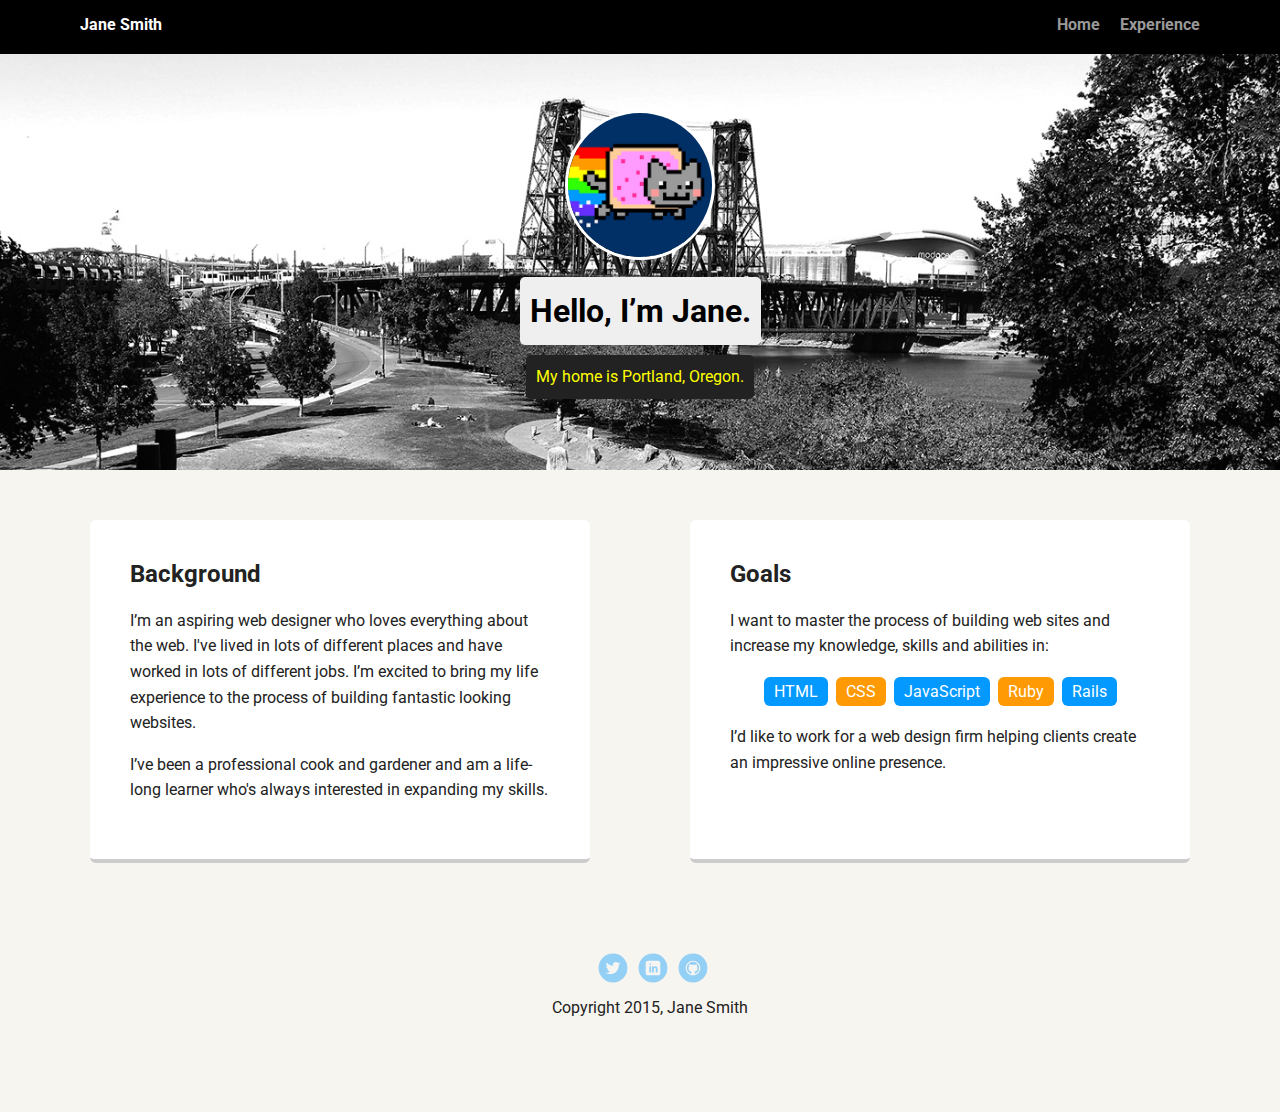
==== index.html @ 47f313b3 "Initial commit" ====
<!doctype html>
<html lang="en">
<head>
  <meta charset="utf-8">
  <title>Jane Smith's Profile</title>
  <meta name="viewport" content="width=device-width, initial-scale=1.0">
  <link rel="stylesheet" href="styles.css">
  <link href="https://fonts.googleapis.com/css?family=Muli%7CRoboto:400,300,500,700,900" rel="stylesheet"></head>
  <body>

    <div class="main-nav">
        <ul class="nav">
          <li class="name">Jane Smith</li>
          <li><a href="#">Home</a></li>
          <li><a href="#">Experience</a></li>
        </ul>
    </div>

    <header>
      <img src="images/me.png" alt="Drawing of Jane Smith" class="profile-image">
      <h1 class="tag name">Hello, I’m Jane.</h1>
      <p class="tag location">My home is Portland, Oregon.</p>
    </header>

    <main class="flex">
      <div class="card">
        <h2>Background</h2>
        <p>I’m an aspiring web designer who loves everything about the web. I've lived in lots of different places and have worked in lots of different jobs. I’m excited to bring my life experience to the process of building fantastic looking websites.</p>
        <p>I’ve been a professional cook and gardener and am a life-long learner who's always interested in expanding my skills.</p>
      </div> 

      <div class="card">
        <h2>Goals</h2>
        <p>I want to master the process of building web sites and increase my knowledge, skills and abilities in:</p>
        <ul class="skills">
          <li>HTML</li>
          <li>CSS</li>
          <li>JavaScript</li>
          <li>Ruby</li>
          <li>Rails</li>
        </ul>
        <p>I’d like to work for a web design firm helping clients create an impressive online presence.</p>
      </div> 

    </main>
    <footer>
      <ul>
        <li><a href="#" class="social twitter">Twitter</a></li>
        <li><a href="#" class="social linkedin">LinkedIn</a></li>
        <li><a href="#" class="social github">Github</a></li>
      </ul>
      <p class="copyright">Copyright 2015, Jane Smith</p>
    </footer>
  </body>
  </html>
---- styles.css ----
/* Global Layout Set-up */
* { 
  box-sizing: border-box;
}
  
body {
  margin: 0;
  padding: 0;
  text-align: center;
  font-family: 'Roboto', sans-serif;
  color: #222;
  background: #f7f5f0;
}
/* Link Styles */

a {
  text-decoration: none;
  color: #999;
}
a:hover {
  color: #6633ff;
}

/* Section Styles */

.main-nav {
  width: 100%;
  background: black;
  min-height: 30px;
  padding: 10px;
  position: fixed;
  text-align: center;
}
.nav {
  display: flex;
  justify-content: space-around;
  font-weight: 700;
  list-style-type: none;
  margin: 0 auto;
  padding: 0;
}

.nav .name {
    display: block;
    margin-right: auto;
    color: white;
}
.nav li {
  padding: 5px 10px 10px 10px;
}
.nav a {
  transition: all .5s;
}
.nav a:hover {
  color: white
}

header {
  text-align: center;
  background: url('images/portland.jpg') no-repeat top center ;
  background-size: cover;
  overflow: hidden;
  padding-top: 60px;
}
header {
  line-height: 1.5;
}
header .profile-image {
  margin-top: 50px;
  width: 150px;
  height: 150px;
  border-radius: 50%;
  border: 3px solid white;
  transition: all .5s;
}
header .profile-image:hover {
  transform: scale(1.2) rotate(5deg);
}
.tag {
  background-color: #efefef;
  color: black;
  padding: 10px;
  border-radius: 5px;
  display: table;
  margin: 10px auto;
} 
.location {
  background-color: #222;
  color: yellow;
}
.card {
  margin: 30px;
  padding: 20px 40px 40px;
  max-width: 500px;
  text-align: left;
  background: #fff;
  border-bottom: 4px solid #ccc;
  border-radius: 6px;
  transition: all .5s;
}
.card:hover {
  border-color: #ff99ff;
}

ul.skills {
  padding: 0;
  text-align: center;
}

.skills li {
  border-radius: 6px;
  display: inline-block;
  background: #ff9904;
  color: white;
  padding: 5px 10px;
  margin: 2px;
}

.skills li:nth-child(odd) {
  background: #0399ff;
}

footer {
  width: 100%;
  min-height: 30px;
  padding: 20px 0 40px 20px;
}

footer .copyright {
  top: -8px;
  font-size: .75em;
}

footer ul {
  list-style-type: none;
  margin: 0;
  padding: 0;
}

footer ul li {
  display: inline-block;
}

a.social {
  display: inline-block;
  text-indent: -9999px;
  margin-left: 5px;
  width: 30px;
  height: 30px;
  background-size: 30px 30px;
  opacity: .4;
  transition: all .5s;
}
a.twitter {
  background-image: url(images/twitter.svg);
}
a.linkedin {
  background-image: url(images/linkedin.svg);
}
a.github {
  background-image: url(images/github.svg);
}
a.social:hover {
  opacity: 1;
}
.clearfix {
  clear: both;
}

/* Styles for larger screens */
@media screen and (min-width: 720px) {
  
  .flex {
      display: -ms-flexbox;      /* TWEENER - IE 10 */
      display: flex; 
      max-width: 1200px;
      -ms-flex-pack: distribute;
      justify-content: space-around;
      margin: 0 auto;
  }

  header {
    min-height: 470px;
  }

  .nav {
    max-width: 1200px;
    padding: 0 30px;
  }


  main {
    padding-top: 20px;
  }

  main p {
    line-height: 1.6em;
  }

  footer {
    font-size: 1.3em;
    max-width: 1200px;
    margin: 40px auto;
  }

}
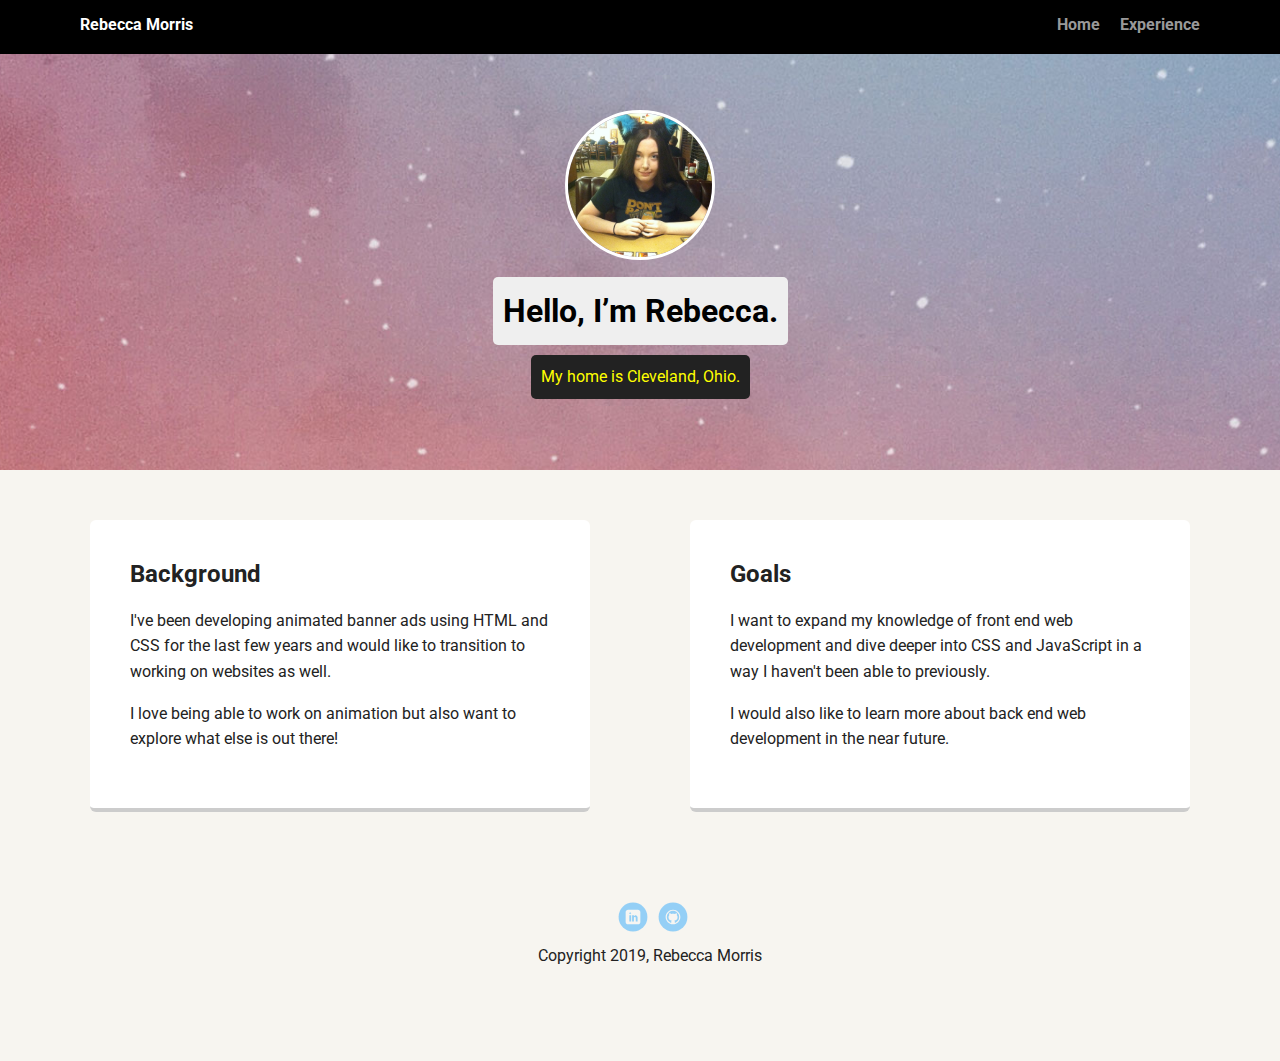
==== commit 89503cf3: "Personalize profile page" ====
--- a/index.html
+++ b/index.html
@@ -2,7 +2,7 @@
 <html lang="en">
 <head>
   <meta charset="utf-8">
-  <title>Jane Smith's Profile</title>
+  <title>Rebecca Morris's Profile</title>
   <meta name="viewport" content="width=device-width, initial-scale=1.0">
   <link rel="stylesheet" href="styles.css">
   <link href="https://fonts.googleapis.com/css?family=Muli%7CRoboto:400,300,500,700,900" rel="stylesheet"></head>
@@ -10,46 +10,38 @@
 
     <div class="main-nav">
         <ul class="nav">
-          <li class="name">Jane Smith</li>
+          <li class="name">Rebecca Morris</li>
           <li><a href="#">Home</a></li>
           <li><a href="#">Experience</a></li>
         </ul>
     </div>
 
     <header>
-      <img src="images/me.png" alt="Drawing of Jane Smith" class="profile-image">
-      <h1 class="tag name">Hello, I’m Jane.</h1>
-      <p class="tag location">My home is Portland, Oregon.</p>
+      <img src="images/profile-pic.jpg" alt="Rebecca Morris" class="profile-image">
+      <h1 class="tag name">Hello, I’m Rebecca.</h1>
+      <p class="tag location">My home is Cleveland, Ohio.</p>
     </header>
 
     <main class="flex">
       <div class="card">
         <h2>Background</h2>
-        <p>I’m an aspiring web designer who loves everything about the web. I've lived in lots of different places and have worked in lots of different jobs. I’m excited to bring my life experience to the process of building fantastic looking websites.</p>
-        <p>I’ve been a professional cook and gardener and am a life-long learner who's always interested in expanding my skills.</p>
-      </div> 
+        <p>I've been developing animated banner ads using HTML and CSS for the last few years and would like to transition to working on websites as well.</p>
+        <p>I love being able to work on animation but also want to explore what else is out there!</p>
+      </div>
 
       <div class="card">
         <h2>Goals</h2>
-        <p>I want to master the process of building web sites and increase my knowledge, skills and abilities in:</p>
-        <ul class="skills">
-          <li>HTML</li>
-          <li>CSS</li>
-          <li>JavaScript</li>
-          <li>Ruby</li>
-          <li>Rails</li>
-        </ul>
-        <p>I’d like to work for a web design firm helping clients create an impressive online presence.</p>
-      </div> 
+        <p>I want to expand my knowledge of front end web development and dive deeper into CSS and JavaScript in a way I haven't been able to previously.
+        <p>I would also like to learn more about back end web development in the near future.</p>
+      </div>
 
     </main>
     <footer>
       <ul>
-        <li><a href="#" class="social twitter">Twitter</a></li>
-        <li><a href="#" class="social linkedin">LinkedIn</a></li>
-        <li><a href="#" class="social github">Github</a></li>
+        <li><a href="https://www.linkedin.com/in/rebecca-morris/" class="social linkedin">LinkedIn</a></li>
+        <li><a href="https://github.com/RebeccaMorris" class="social github">Github</a></li>
       </ul>
-      <p class="copyright">Copyright 2015, Jane Smith</p>
+      <p class="copyright">Copyright 2019, Rebecca Morris</p>
     </footer>
   </body>
   </html>
--- a/styles.css
+++ b/styles.css
@@ -1,8 +1,8 @@
 /* Global Layout Set-up */
-* { 
+* {
   box-sizing: border-box;
 }
-  
+
 body {
   margin: 0;
   padding: 0;
@@ -57,7 +57,7 @@
 
 header {
   text-align: center;
-  background: url('images/portland.jpg') no-repeat top center ;
+  background: url('images/background.jpg') no-repeat top center ;
   background-size: cover;
   overflow: hidden;
   padding-top: 60px;
@@ -83,7 +83,7 @@
   border-radius: 5px;
   display: table;
   margin: 10px auto;
-} 
+}
 .location {
   background-color: #222;
   color: yellow;
@@ -169,10 +169,10 @@
 
 /* Styles for larger screens */
 @media screen and (min-width: 720px) {
-  
+
   .flex {
       display: -ms-flexbox;      /* TWEENER - IE 10 */
-      display: flex; 
+      display: flex;
       max-width: 1200px;
       -ms-flex-pack: distribute;
       justify-content: space-around;
@@ -204,4 +204,3 @@
   }
 
 }
-
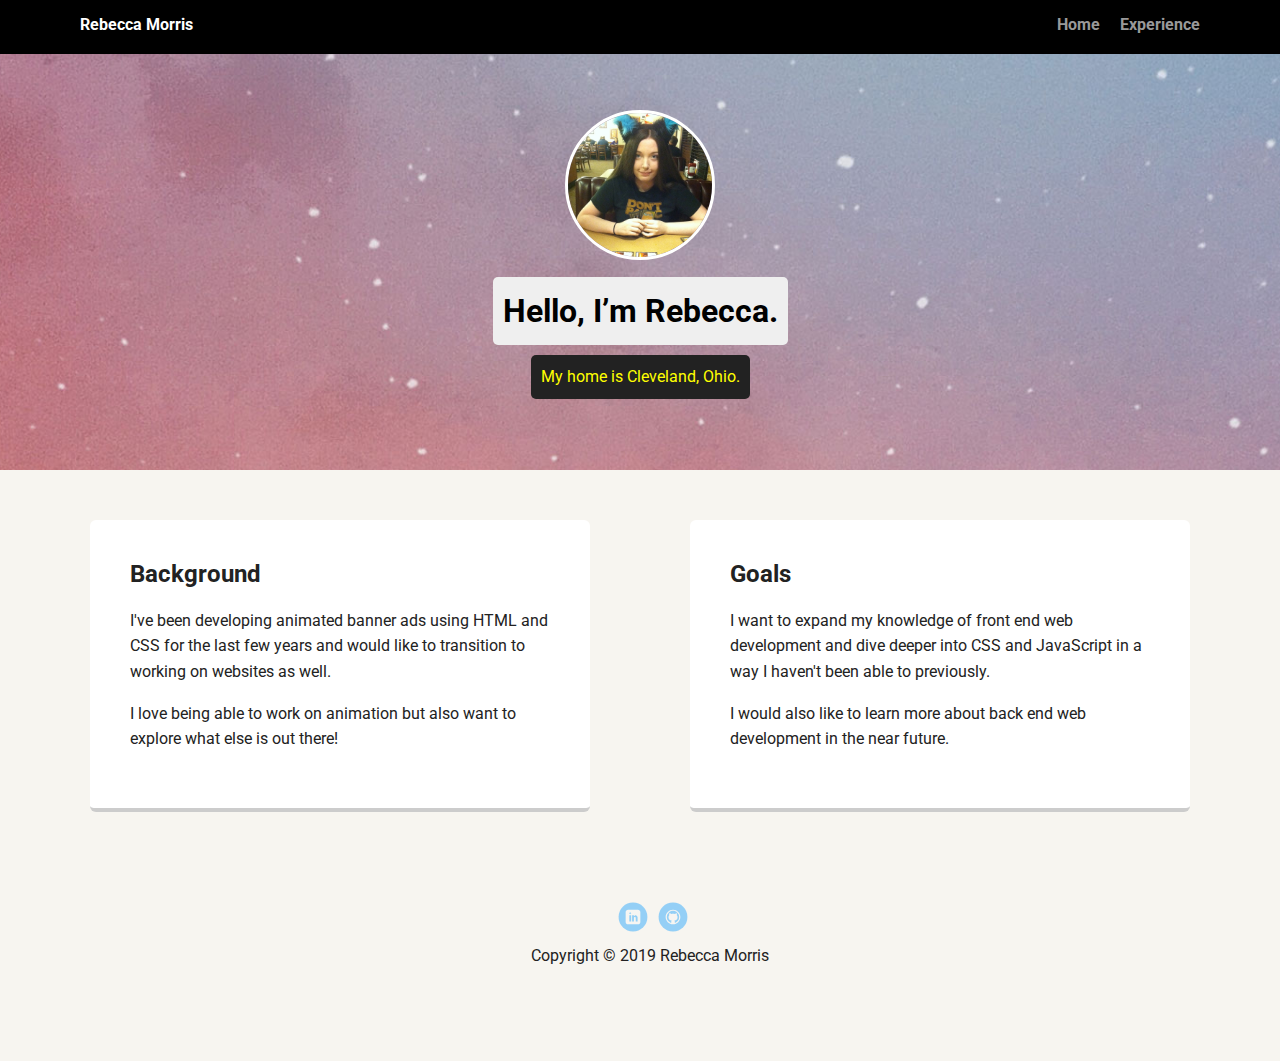
==== commit dec8e07b: "Clean up HTML" ====
--- a/index.html
+++ b/index.html
@@ -5,16 +5,16 @@
   <title>Rebecca Morris's Profile</title>
   <meta name="viewport" content="width=device-width, initial-scale=1.0">
   <link rel="stylesheet" href="styles.css">
-  <link href="https://fonts.googleapis.com/css?family=Muli%7CRoboto:400,300,500,700,900" rel="stylesheet"></head>
+  <link href="https://fonts.googleapis.com/css?family=Muli%7CRoboto:400,300,500,700,900" rel="stylesheet">
+</head>
   <body>
-
-    <div class="main-nav">
-        <ul class="nav">
-          <li class="name">Rebecca Morris</li>
-          <li><a href="#">Home</a></li>
-          <li><a href="#">Experience</a></li>
-        </ul>
-    </div>
+    <nav class="main-nav">
+      <ul class="nav">
+        <li class="name">Rebecca Morris</li>
+        <li><a href="index.html">Home</a></li>
+        <li><a href="#">Experience</a></li>
+      </ul>
+    </nav>
 
     <header>
       <img src="images/profile-pic.jpg" alt="Rebecca Morris" class="profile-image">
@@ -23,25 +23,25 @@
     </header>
 
     <main class="flex">
-      <div class="card">
+      <section class="card">
         <h2>Background</h2>
         <p>I've been developing animated banner ads using HTML and CSS for the last few years and would like to transition to working on websites as well.</p>
         <p>I love being able to work on animation but also want to explore what else is out there!</p>
-      </div>
+      </section>
 
-      <div class="card">
+      <section class="card">
         <h2>Goals</h2>
         <p>I want to expand my knowledge of front end web development and dive deeper into CSS and JavaScript in a way I haven't been able to previously.
         <p>I would also like to learn more about back end web development in the near future.</p>
-      </div>
+      </section>
+    </main>
 
-    </main>
     <footer>
       <ul>
         <li><a href="https://www.linkedin.com/in/rebecca-morris/" class="social linkedin">LinkedIn</a></li>
         <li><a href="https://github.com/RebeccaMorris" class="social github">Github</a></li>
       </ul>
-      <p class="copyright">Copyright 2019, Rebecca Morris</p>
+      <p class="copyright">Copyright &copy; 2019 Rebecca Morris</p>
     </footer>
   </body>
   </html>
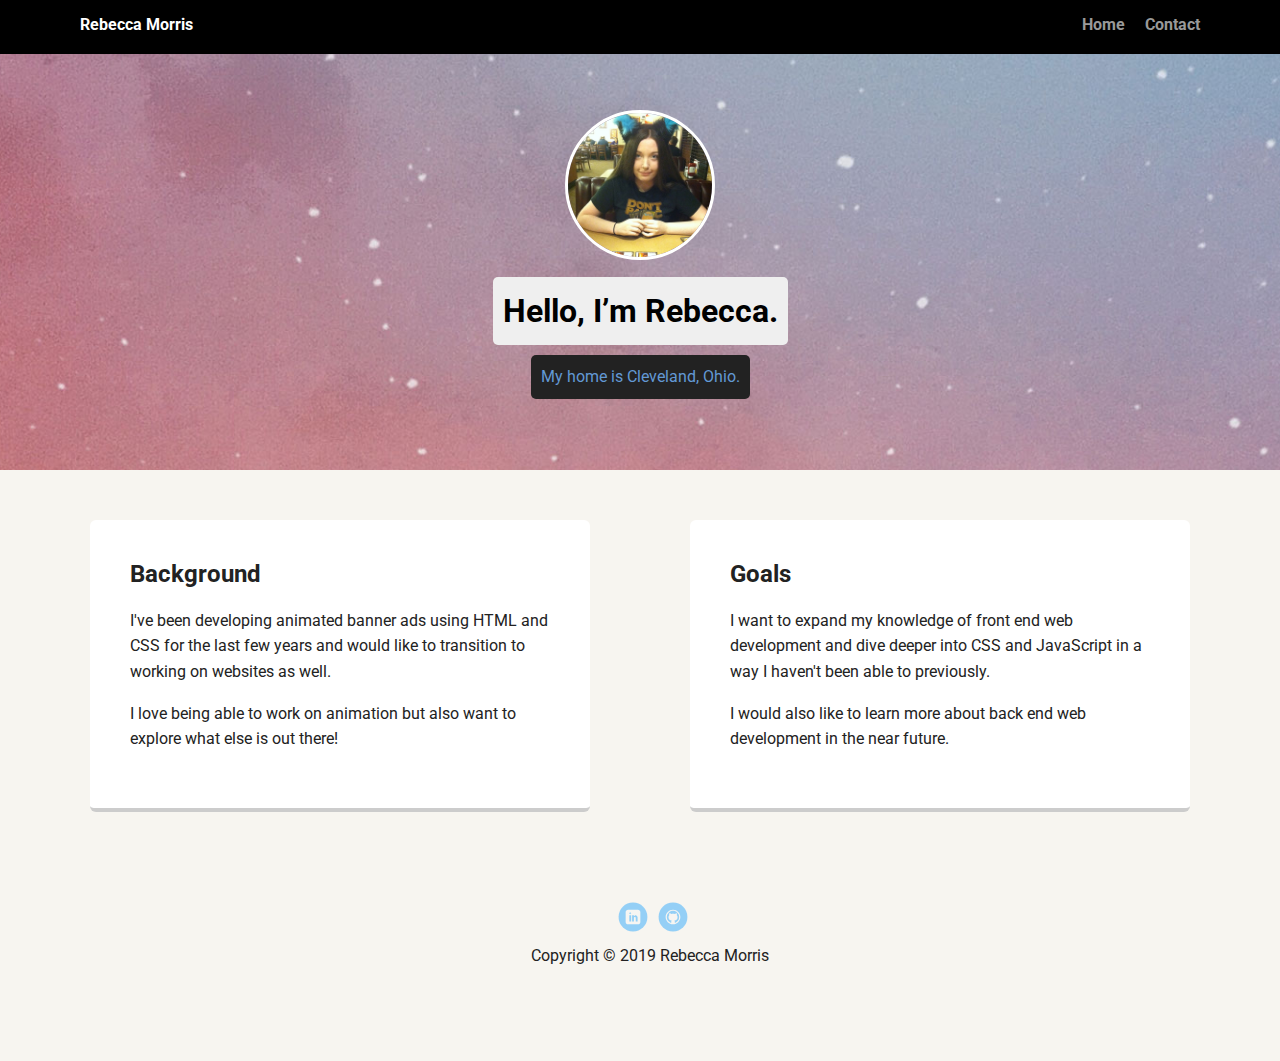
==== commit 63a7a899: "Make social media links open in new tab" ====
--- a/index.html
+++ b/index.html
@@ -12,7 +12,7 @@
       <ul class="nav">
         <li class="name">Rebecca Morris</li>
         <li><a href="index.html">Home</a></li>
-        <li><a href="#">Experience</a></li>
+        <li><a href="contact.html">Contact</a></li>
       </ul>
     </nav>
 
@@ -38,8 +38,8 @@
 
     <footer>
       <ul>
-        <li><a href="https://www.linkedin.com/in/rebecca-morris/" class="social linkedin">LinkedIn</a></li>
-        <li><a href="https://github.com/RebeccaMorris" class="social github">Github</a></li>
+        <li><a href="https://www.linkedin.com/in/rebecca-morris/" target="_blank" class="social linkedin">LinkedIn</a></li>
+        <li><a href="https://github.com/RebeccaMorris" target="_blank" class="social github">Github</a></li>
       </ul>
       <p class="copyright">Copyright &copy; 2019 Rebecca Morris</p>
     </footer>
--- a/styles.css
+++ b/styles.css
@@ -11,8 +11,8 @@
   color: #222;
   background: #f7f5f0;
 }
+
 /* Link Styles */
-
 a {
   text-decoration: none;
   color: #999;
@@ -22,7 +22,6 @@
 }
 
 /* Section Styles */
-
 .main-nav {
   width: 100%;
   background: black;
@@ -86,7 +85,7 @@
 }
 .location {
   background-color: #222;
-  color: yellow;
+  color: #6399d5;
 }
 .card {
   margin: 30px;
@@ -99,7 +98,7 @@
   transition: all .5s;
 }
 .card:hover {
-  border-color: #ff99ff;
+  border-color: #d37f95;
 }
 
 ul.skills {
@@ -167,6 +166,25 @@
   clear: both;
 }
 
+/* Contact page styles */
+input, textarea, button[type="submit"] {
+  width: 100%;
+  padding: 12px;
+  margin: 8px 0 16px;
+  border: 1px solid #ccc;
+  border-radius: 6px;
+}
+
+textarea {
+  height: 100px;
+}
+
+button[type="submit"] {
+  background-color: #0399ff;
+  font-size: 1em;
+  color: white;
+}
+
 /* Styles for larger screens */
 @media screen and (min-width: 720px) {
 
